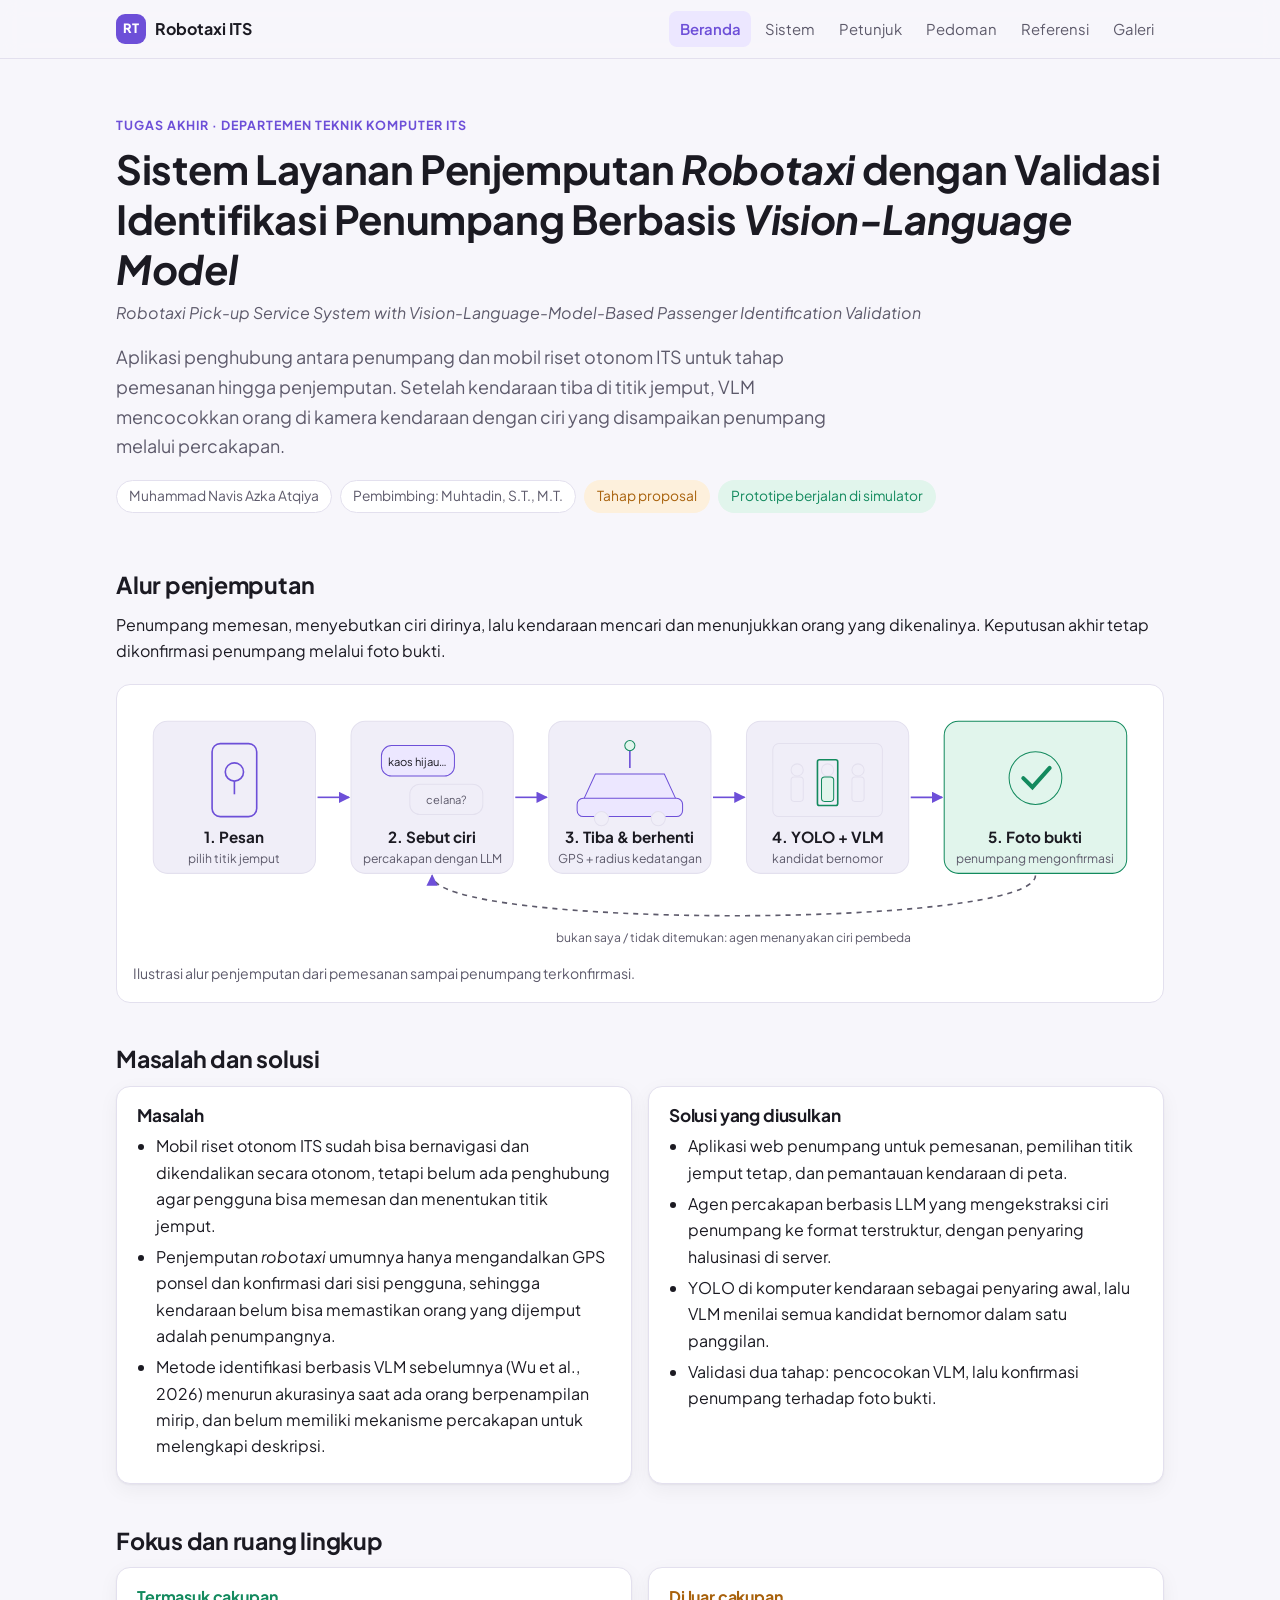
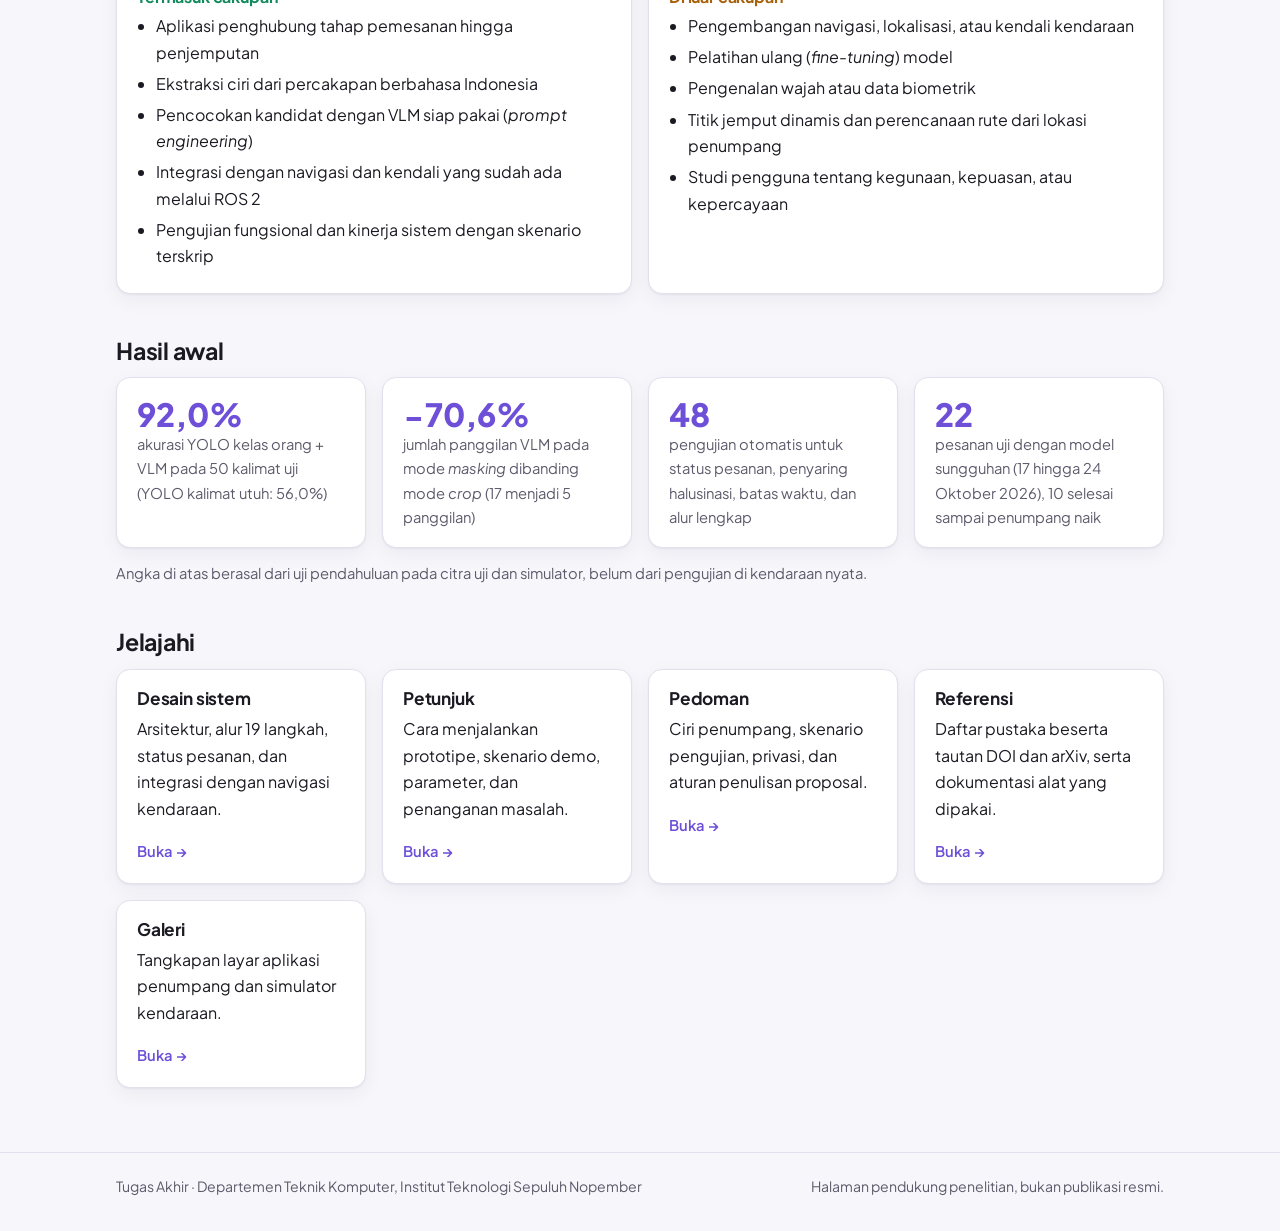
==== index.html @ 23328e12 "Tambah situs pendukung Tugas Akhir robotaxi ITS Halaman beranda, desain sistem, petunjuk prototipe, " ====
<!doctype html>
<html lang="id">
<head>
<meta charset="utf-8">
<meta name="viewport" content="width=device-width, initial-scale=1">
<title>Robotaxi ITS: Layanan Penjemputan</title>
<meta name="description" content="Halaman pendukung Tugas Akhir: sistem layanan penjemputan robotaxi dengan validasi identifikasi penumpang berbasis Vision-Language Model pada mobil riset otonom ITS.">
<link rel="preconnect" href="https://fonts.googleapis.com">
<link rel="preconnect" href="https://fonts.gstatic.com" crossorigin>
<link href="https://fonts.googleapis.com/css2?family=Plus+Jakarta+Sans:wght@400;600;700;800&display=swap" rel="stylesheet">
<link rel="stylesheet" href="assets/style.css">
<link rel="icon" href="data:image/svg+xml,%3Csvg xmlns='http://www.w3.org/2000/svg' viewBox='0 0 32 32'%3E%3Crect width='32' height='32' rx='8' fill='%236d4fd8'/%3E%3Ctext x='16' y='21' font-size='13' font-family='sans-serif' font-weight='700' fill='white' text-anchor='middle'%3ERT%3C/text%3E%3C/svg%3E">
</head>
<body>
<header class="site-header">
  <div class="inner">
    <a class="brand" href="index.html"><span class="brand-mark">RT</span>Robotaxi ITS</a>
    <nav class="nav" aria-label="Navigasi utama">
      <a href="index.html" aria-current="page">Beranda</a>
      <a href="sistem.html">Sistem</a>
      <a href="petunjuk.html">Petunjuk</a>
      <a href="pedoman.html">Pedoman</a>
      <a href="referensi.html">Referensi</a>
      <a href="galeri.html">Galeri</a>
    </nav>
  </div>
</header>

<main>
  <section class="hero">
    <div class="eyebrow">Tugas Akhir · Departemen Teknik Komputer ITS</div>
    <h1>Sistem Layanan Penjemputan <em>Robotaxi</em> dengan Validasi Identifikasi Penumpang Berbasis <em>Vision-Language Model</em></h1>
    <p class="title-en">Robotaxi Pick-up Service System with Vision-Language-Model-Based Passenger Identification Validation</p>
    <p class="lead">Aplikasi penghubung antara penumpang dan mobil riset otonom ITS untuk tahap pemesanan hingga penjemputan. Setelah kendaraan tiba di titik jemput, VLM mencocokkan orang di kamera kendaraan dengan ciri yang disampaikan penumpang melalui percakapan.</p>
    <div class="meta">
      <span class="pill">Muhammad Navis Azka Atqiya</span>
      <span class="pill">Pembimbing: Muhtadin, S.T., M.T.</span>
      <span class="pill warn">Tahap proposal</span>
      <span class="pill ok">Prototipe berjalan di simulator</span>
    </div>
  </section>

  <h2>Alur penjemputan</h2>
  <p>Penumpang memesan, menyebutkan ciri dirinya, lalu kendaraan mencari dan menunjukkan orang yang dikenalinya. Keputusan akhir tetap dikonfirmasi penumpang melalui foto bukti.</p>
  <figure class="diagram" aria-label="Ilustrasi lima langkah alur penjemputan">
    <svg viewBox="0 0 1000 250" role="img">
      <defs>
        <marker id="ah" viewBox="0 0 10 10" refX="9" refY="5" markerWidth="7" markerHeight="7" orient="auto"><path d="M0 0L10 5L0 10z" class="head accent"/></marker>
      </defs>
      <!-- 1 Pesan -->
      <g transform="translate(20,20)">
        <rect class="box" x="0" y="0" width="160" height="150" rx="14"/>
        <rect x="58" y="22" width="44" height="72" rx="8" fill="none" stroke="currentColor" class="line accent"/>
        <circle cx="80" cy="50" r="9" fill="none" class="line accent"/>
        <path d="M80 59 L80 72" class="line accent"/>
        <text x="80" y="120" text-anchor="middle" font-weight="700" font-size="15">1. Pesan</text>
        <text x="80" y="140" text-anchor="middle" font-size="12" class="muted">pilih titik jemput</text>
      </g>
      <!-- 2 Ciri -->
      <g transform="translate(215,20)">
        <rect class="box" x="0" y="0" width="160" height="150" rx="14"/>
        <rect x="30" y="24" width="72" height="30" rx="10" class="box accent"/>
        <rect x="58" y="62" width="72" height="30" rx="10" class="box"/>
        <text x="66" y="44" text-anchor="middle" font-size="11">kaos hijau…</text>
        <text x="94" y="82" text-anchor="middle" font-size="11" class="muted">celana?</text>
        <text x="80" y="120" text-anchor="middle" font-weight="700" font-size="15">2. Sebut ciri</text>
        <text x="80" y="140" text-anchor="middle" font-size="12" class="muted">percakapan dengan LLM</text>
      </g>
      <!-- 3 Tiba -->
      <g transform="translate(410,20)">
        <rect class="box" x="0" y="0" width="160" height="150" rx="14"/>
        <path d="M34 78 L46 52 L114 52 L126 78 Z" class="box accent"/>
        <rect x="28" y="76" width="104" height="18" rx="6" class="box accent"/>
        <circle cx="52" cy="96" r="7" class="box"/><circle cx="108" cy="96" r="7" class="box"/>
        <path d="M80 26 L80 46" class="line accent"/><circle cx="80" cy="24" r="5" class="box ok"/>
        <text x="80" y="120" text-anchor="middle" font-weight="700" font-size="15">3. Tiba & berhenti</text>
        <text x="80" y="140" text-anchor="middle" font-size="12" class="muted">GPS + radius kedatangan</text>
      </g>
      <!-- 4 VLM -->
      <g transform="translate(605,20)">
        <rect class="box" x="0" y="0" width="160" height="150" rx="14"/>
        <rect x="26" y="22" width="108" height="72" rx="6" class="box"/>
        <g class="muted"><circle cx="50" cy="48" r="6" class="box"/><rect x="44" y="55" width="12" height="24" rx="3" class="box"/></g>
        <circle cx="80" cy="48" r="6" class="box"/><rect x="74" y="55" width="12" height="24" rx="3" class="box ok"/>
        <rect x="70" y="38" width="20" height="45" rx="2" fill="none" stroke-width="2" class="line" style="stroke:var(--ok)"/>
        <circle cx="110" cy="48" r="6" class="box"/><rect x="104" y="55" width="12" height="24" rx="3" class="box"/>
        <text x="80" y="120" text-anchor="middle" font-weight="700" font-size="15">4. YOLO + VLM</text>
        <text x="80" y="140" text-anchor="middle" font-size="12" class="muted">kandidat bernomor</text>
      </g>
      <!-- 5 Konfirmasi -->
      <g transform="translate(800,20)">
        <rect class="box ok" x="0" y="0" width="180" height="150" rx="14"/>
        <circle cx="90" cy="56" r="26" class="box ok"/>
        <path d="M78 56 L87 65 L104 46" fill="none" stroke-width="4" stroke-linecap="round" style="stroke:var(--ok)"/>
        <text x="90" y="120" text-anchor="middle" font-weight="700" font-size="15">5. Foto bukti</text>
        <text x="90" y="140" text-anchor="middle" font-size="12" class="muted">penumpang mengonfirmasi</text>
      </g>
      <path d="M182 95 L213 95" class="line accent" marker-end="url(#ah)"/>
      <path d="M377 95 L408 95" class="line accent" marker-end="url(#ah)"/>
      <path d="M572 95 L603 95" class="line accent" marker-end="url(#ah)"/>
      <path d="M767 95 L798 95" class="line accent" marker-end="url(#ah)"/>
      <path d="M890 172 C890 225, 295 225, 295 172" class="line" stroke-dasharray="5 5" marker-end="url(#ah)"/>
      <text x="592" y="238" text-anchor="middle" font-size="12" class="muted">bukan saya / tidak ditemukan: agen menanyakan ciri pembeda</text>
    </svg>
    <figcaption>Ilustrasi alur penjemputan dari pemesanan sampai penumpang terkonfirmasi.</figcaption>
  </figure>

  <h2>Masalah dan solusi</h2>
  <div class="grid two">
    <div class="card">
      <h3>Masalah</h3>
      <ul class="clean">
        <li>Mobil riset otonom ITS sudah bisa bernavigasi dan dikendalikan secara otonom, tetapi belum ada penghubung agar pengguna bisa memesan dan menentukan titik jemput.</li>
        <li>Penjemputan <em>robotaxi</em> umumnya hanya mengandalkan GPS ponsel dan konfirmasi dari sisi pengguna, sehingga kendaraan belum bisa memastikan orang yang dijemput adalah penumpangnya.</li>
        <li>Metode identifikasi berbasis VLM sebelumnya (Wu et al., 2026) menurun akurasinya saat ada orang berpenampilan mirip, dan belum memiliki mekanisme percakapan untuk melengkapi deskripsi.</li>
      </ul>
    </div>
    <div class="card">
      <h3>Solusi yang diusulkan</h3>
      <ul class="clean">
        <li>Aplikasi web penumpang untuk pemesanan, pemilihan titik jemput tetap, dan pemantauan kendaraan di peta.</li>
        <li>Agen percakapan berbasis LLM yang mengekstraksi ciri penumpang ke format terstruktur, dengan penyaring halusinasi di server.</li>
        <li>YOLO di komputer kendaraan sebagai penyaring awal, lalu VLM menilai semua kandidat bernomor dalam satu panggilan.</li>
        <li>Validasi dua tahap: pencocokan VLM, lalu konfirmasi penumpang terhadap foto bukti.</li>
      </ul>
    </div>
  </div>

  <h2>Fokus dan ruang lingkup</h2>
  <div class="do-dont">
    <div class="card do">
      <h3>Termasuk cakupan</h3>
      <ul class="clean">
        <li>Aplikasi penghubung tahap pemesanan hingga penjemputan</li>
        <li>Ekstraksi ciri dari percakapan berbahasa Indonesia</li>
        <li>Pencocokan kandidat dengan VLM siap pakai (<em>prompt engineering</em>)</li>
        <li>Integrasi dengan navigasi dan kendali yang sudah ada melalui ROS 2</li>
        <li>Pengujian fungsional dan kinerja sistem dengan skenario terskrip</li>
      </ul>
    </div>
    <div class="card dont">
      <h3>Di luar cakupan</h3>
      <ul class="clean">
        <li>Pengembangan navigasi, lokalisasi, atau kendali kendaraan</li>
        <li>Pelatihan ulang (<em>fine-tuning</em>) model</li>
        <li>Pengenalan wajah atau data biometrik</li>
        <li>Titik jemput dinamis dan perencanaan rute dari lokasi penumpang</li>
        <li>Studi pengguna tentang kegunaan, kepuasan, atau kepercayaan</li>
      </ul>
    </div>
  </div>

  <h2>Hasil awal</h2>
  <div class="grid three">
    <div class="card"><div class="stat">92,0%</div><div class="stat-label">akurasi YOLO kelas orang + VLM pada 50 kalimat uji (YOLO kalimat utuh: 56,0%)</div></div>
    <div class="card"><div class="stat">−70,6%</div><div class="stat-label">jumlah panggilan VLM pada mode <em>masking</em> dibanding mode <em>crop</em> (17 menjadi 5 panggilan)</div></div>
    <div class="card"><div class="stat">48</div><div class="stat-label">pengujian otomatis untuk status pesanan, penyaring halusinasi, batas waktu, dan alur lengkap</div></div>
    <div class="card"><div class="stat">22</div><div class="stat-label">pesanan uji dengan model sungguhan (17 hingga 24 Oktober 2026), 10 selesai sampai penumpang naik</div></div>
  </div>
  <p class="stat-label" style="margin-top:.8rem">Angka di atas berasal dari uji pendahuluan pada citra uji dan simulator, belum dari pengujian di kendaraan nyata.</p>

  <h2>Jelajahi</h2>
  <div class="grid three">
    <a class="card" href="sistem.html"><h3>Desain sistem</h3><p>Arsitektur, alur 19 langkah, status pesanan, dan integrasi dengan navigasi kendaraan.</p><span class="go">Buka →</span></a>
    <a class="card" href="petunjuk.html"><h3>Petunjuk</h3><p>Cara menjalankan prototipe, skenario demo, parameter, dan penanganan masalah.</p><span class="go">Buka →</span></a>
    <a class="card" href="pedoman.html"><h3>Pedoman</h3><p>Ciri penumpang, skenario pengujian, privasi, dan aturan penulisan proposal.</p><span class="go">Buka →</span></a>
    <a class="card" href="referensi.html"><h3>Referensi</h3><p>Daftar pustaka beserta tautan DOI dan arXiv, serta dokumentasi alat yang dipakai.</p><span class="go">Buka →</span></a>
    <a class="card" href="galeri.html"><h3>Galeri</h3><p>Tangkapan layar aplikasi penumpang dan simulator kendaraan.</p><span class="go">Buka →</span></a>
  </div>
</main>

<footer class="site-footer">
  <div class="inner">
    <span>Tugas Akhir · Departemen Teknik Komputer, Institut Teknologi Sepuluh Nopember</span>
    <span>Halaman pendukung penelitian, bukan publikasi resmi.</span>
  </div>
</footer>
</body>
</html>
---- assets/style.css ----
:root {
  --bg: #f7f6fb;
  --surface: #ffffff;
  --surface-2: #f0eef8;
  --text: #1b1a22;
  --muted: #5d5a6b;
  --border: #e3e0ee;
  --accent: #6d4fd8;
  --accent-soft: #ece7ff;
  --ok: #138a5e;
  --ok-soft: #e1f5ec;
  --warn: #a8610b;
  --warn-soft: #fdf0dc;
  --code-bg: #f3f1f9;
  --shadow: 0 1px 2px rgba(20, 16, 40, .05), 0 6px 20px rgba(20, 16, 40, .05);
  --radius: 14px;
  --maxw: 1080px;
}
@media (prefers-color-scheme: dark) {
  :root:not([data-theme="light"]) {
    --bg: #121118;
    --surface: #1b1a23;
    --surface-2: #232130;
    --text: #ecebf3;
    --muted: #a6a3b6;
    --border: #2e2b3c;
    --accent: #a993ff;
    --accent-soft: #2a2442;
    --ok: #4fd1a0;
    --ok-soft: #173329;
    --warn: #f0b45c;
    --warn-soft: #3a2c17;
    --code-bg: #232130;
    --shadow: none;
  }
}

* { box-sizing: border-box; }
html { scroll-behavior: smooth; }
body {
  margin: 0;
  background: var(--bg);
  color: var(--text);
  font: 16px/1.65 "Plus Jakarta Sans", system-ui, -apple-system, "Segoe UI", sans-serif;
  -webkit-font-smoothing: antialiased;
}
img { max-width: 100%; display: block; }
a { color: var(--accent); text-underline-offset: 3px; }
a:hover { text-decoration-thickness: 2px; }
h1, h2, h3 { line-height: 1.25; letter-spacing: -.01em; }
h1 { font-size: clamp(1.7rem, 4vw, 2.5rem); margin: 0 0 .6rem; }
h2 { font-size: 1.45rem; margin: 2.6rem 0 .8rem; }
h3 { font-size: 1.08rem; margin: 1.6rem 0 .4rem; }
p { margin: 0 0 1rem; }
code {
  font: .88em/1.4 ui-monospace, "JetBrains Mono", Menlo, monospace;
  background: var(--code-bg);
  padding: .1em .35em;
  border-radius: 5px;
}
pre {
  background: var(--code-bg);
  border: 1px solid var(--border);
  border-radius: 10px;
  padding: .9rem 1rem;
  overflow-x: auto;
  font-size: .9rem;
}
pre code { background: none; padding: 0; }

/* Header */
.site-header {
  position: sticky; top: 0; z-index: 10;
  background: color-mix(in srgb, var(--bg) 88%, transparent);
  backdrop-filter: blur(10px);
  border-bottom: 1px solid var(--border);
}
.site-header .inner {
  max-width: var(--maxw); margin: 0 auto; padding: .7rem 16px;
  display: flex; align-items: center; gap: 1rem; flex-wrap: wrap;
}
.brand { display: flex; align-items: center; gap: .55rem; font-weight: 700; color: var(--text); text-decoration: none; }
.brand-mark {
  width: 30px; height: 30px; border-radius: 9px; display: grid; place-items: center;
  background: var(--accent); color: #fff; font-size: .8rem; font-weight: 800;
}
.nav { display: flex; gap: .2rem; flex-wrap: wrap; margin-left: auto; }
.nav a {
  color: var(--muted); text-decoration: none; padding: .35rem .65rem; border-radius: 8px; font-size: .93rem;
}
.nav a:hover { background: var(--surface-2); color: var(--text); }
.nav a[aria-current="page"] { background: var(--accent-soft); color: var(--accent); font-weight: 600; }

main { max-width: var(--maxw); margin: 0 auto; padding: 2rem 16px 4rem; }
.lead { font-size: 1.12rem; color: var(--muted); max-width: 760px; }
.eyebrow { text-transform: uppercase; letter-spacing: .08em; font-size: .78rem; font-weight: 700; color: var(--accent); margin-bottom: .5rem; }

/* Hero */
.hero { padding: 1.5rem 0 1rem; }
.hero .title-en { color: var(--muted); font-style: italic; margin-top: -.2rem; }
.meta { display: flex; flex-wrap: wrap; gap: .5rem; margin: 1.2rem 0 0; }
.pill {
  display: inline-flex; align-items: center; gap: .35rem;
  background: var(--surface); border: 1px solid var(--border);
  border-radius: 999px; padding: .25rem .75rem; font-size: .86rem; color: var(--muted);
}
.pill.ok { background: var(--ok-soft); color: var(--ok); border-color: transparent; }
.pill.warn { background: var(--warn-soft); color: var(--warn); border-color: transparent; }
.pill.accent { background: var(--accent-soft); color: var(--accent); border-color: transparent; }

/* Cards & grids */
.grid { display: grid; gap: 1rem; }
.grid.two { grid-template-columns: repeat(auto-fit, minmax(280px, 1fr)); }
.grid.three { grid-template-columns: repeat(auto-fit, minmax(230px, 1fr)); }
.card {
  background: var(--surface); border: 1px solid var(--border); border-radius: var(--radius);
  padding: 1.15rem 1.25rem; box-shadow: var(--shadow);
}
.card h3 { margin-top: 0; }
.card p:last-child, .card ul:last-child { margin-bottom: 0; }
a.card { color: inherit; text-decoration: none; transition: border-color .15s, transform .15s; }
a.card:hover { border-color: var(--accent); transform: translateY(-2px); }
a.card .go { color: var(--accent); font-weight: 600; font-size: .92rem; }

.stat { font-size: 2rem; font-weight: 800; color: var(--accent); line-height: 1.1; }
.stat-label { color: var(--muted); font-size: .92rem; }

.callout {
  border-left: 4px solid var(--accent); background: var(--accent-soft);
  padding: .9rem 1.1rem; border-radius: 0 10px 10px 0; margin: 1.2rem 0;
}
.callout.warn { border-color: var(--warn); background: var(--warn-soft); }
.callout.ok { border-color: var(--ok); background: var(--ok-soft); }
.callout p:last-child { margin: 0; }

ul.clean, ol.clean { padding-left: 1.2rem; margin: 0 0 1rem; }
ul.clean li, ol.clean li { margin: .3rem 0; }

/* Tables */
.table-wrap { overflow-x: auto; border: 1px solid var(--border); border-radius: 12px; background: var(--surface); margin: 1rem 0; }
table { border-collapse: collapse; width: 100%; font-size: .93rem; }
th, td { text-align: left; padding: .6rem .85rem; border-bottom: 1px solid var(--border); vertical-align: top; }
th { background: var(--surface-2); font-weight: 600; }
tr:last-child td { border-bottom: 0; }
td.num, th.num { text-align: right; font-variant-numeric: tabular-nums; }

/* Steps */
.steps { counter-reset: s; list-style: none; padding: 0; margin: 1rem 0; display: grid; gap: .7rem; }
.steps li {
  counter-increment: s; position: relative; padding: .85rem 1rem .85rem 3.3rem;
  background: var(--surface); border: 1px solid var(--border); border-radius: 12px;
}
.steps li::before {
  content: counter(s); position: absolute; left: 1rem; top: .85rem;
  width: 1.7rem; height: 1.7rem; border-radius: 50%; display: grid; place-items: center;
  background: var(--accent); color: #fff; font-weight: 700; font-size: .85rem;
}
.steps li strong { display: block; }

/* Phases (sequence) */
.phase { margin: 1.4rem 0; }
.phase-head {
  display: inline-block; background: var(--accent); color: #fff; font-weight: 700;
  font-size: .78rem; letter-spacing: .06em; text-transform: uppercase; padding: .25rem .7rem; border-radius: 6px;
}
.seq { list-style: none; padding: 0; margin: .7rem 0 0; }
.seq li { display: grid; grid-template-columns: 2.2rem 1fr; gap: .5rem; padding: .45rem 0; border-bottom: 1px dashed var(--border); }
.seq li:last-child { border-bottom: 0; }
.seq .n { font-weight: 700; color: var(--accent); font-variant-numeric: tabular-nums; }
.seq .who { font-size: .8rem; color: var(--muted); }

/* State machine chips */
.flow { display: flex; flex-wrap: wrap; align-items: center; gap: .4rem; margin: .8rem 0; }
.chip {
  font: 600 .8rem/1 ui-monospace, Menlo, monospace; padding: .45rem .6rem; border-radius: 8px;
  background: var(--surface); border: 1px solid var(--border);
}
.chip.ok { background: var(--ok-soft); color: var(--ok); border-color: transparent; }
.chip.warn { background: var(--warn-soft); color: var(--warn); border-color: transparent; }
.chip.accent { background: var(--accent-soft); color: var(--accent); border-color: transparent; }
.arrow { color: var(--muted); }

/* Figures */
figure { margin: 1.2rem 0; }
figcaption { color: var(--muted); font-size: .88rem; margin-top: .5rem; }
.diagram { background: var(--surface); border: 1px solid var(--border); border-radius: var(--radius); padding: 1rem; overflow-x: auto; }
.diagram svg { width: 100%; height: auto; min-width: 560px; display: block; }
.diagram svg text { fill: var(--text); font-family: inherit; }
.diagram svg .muted { fill: var(--muted); }
.diagram svg .box { fill: var(--surface-2); stroke: var(--border); }
.diagram svg .box.accent { fill: var(--accent-soft); stroke: var(--accent); }
.diagram svg .box.ok { fill: var(--ok-soft); stroke: var(--ok); }
.diagram svg .line { stroke: var(--muted); fill: none; stroke-width: 1.6; }
.diagram svg .line.accent { stroke: var(--accent); }
.diagram svg .head { fill: var(--muted); }
.diagram svg .head.accent { fill: var(--accent); }

.gallery { display: grid; gap: 1.2rem; grid-template-columns: repeat(auto-fill, minmax(230px, 1fr)); }
.shot { background: var(--surface); border: 1px solid var(--border); border-radius: var(--radius); padding: .7rem; margin: 0; }
.shot img { border-radius: 10px; width: 100%; height: 360px; object-fit: contain; background: var(--surface-2); }
.shot.wide { grid-column: span 2; }
.shot.wide img { height: 360px; }
@media (max-width: 560px) { .shot.wide { grid-column: auto; } }

/* References */
.ref-group { margin: 1.6rem 0; }
.ref { padding: .8rem 0; border-bottom: 1px solid var(--border); }
.ref:last-child { border-bottom: 0; }
.ref .t { font-weight: 600; }
.ref .a { color: var(--muted); font-size: .9rem; }
.ref .links { display: flex; gap: .5rem; flex-wrap: wrap; margin-top: .3rem; }
.ref .links a { font-size: .82rem; padding: .15rem .55rem; border-radius: 6px; background: var(--accent-soft); text-decoration: none; }
.ref .why { font-size: .9rem; margin-top: .3rem; }
.search { width: 100%; padding: .7rem .9rem; border-radius: 10px; border: 1px solid var(--border); background: var(--surface); color: var(--text); font: inherit; }

.toc { display: flex; flex-wrap: wrap; gap: .4rem; margin: 1rem 0 0; }
.toc a { font-size: .86rem; padding: .25rem .65rem; border: 1px solid var(--border); border-radius: 999px; text-decoration: none; color: var(--muted); background: var(--surface); }
.toc a:hover { color: var(--accent); border-color: var(--accent); }

.do-dont { display: grid; grid-template-columns: repeat(auto-fit, minmax(260px, 1fr)); gap: 1rem; }
.do-dont .card h3 { font-size: 1rem; }
.do h3 { color: var(--ok); }
.dont h3 { color: var(--warn); }

footer.site-footer { border-top: 1px solid var(--border); color: var(--muted); font-size: .88rem; }
footer.site-footer .inner { max-width: var(--maxw); margin: 0 auto; padding: 1.4rem 16px 2rem; display: flex; flex-wrap: wrap; gap: .5rem 1.5rem; justify-content: space-between; }

@media (max-width: 640px) {
  .nav { margin-left: 0; width: 100%; overflow-x: auto; flex-wrap: nowrap; scrollbar-width: none; }
  .nav::-webkit-scrollbar { display: none; }
  .nav a { white-space: nowrap; }
  h2 { margin-top: 2rem; }
}
[hidden] { display: none !important; }
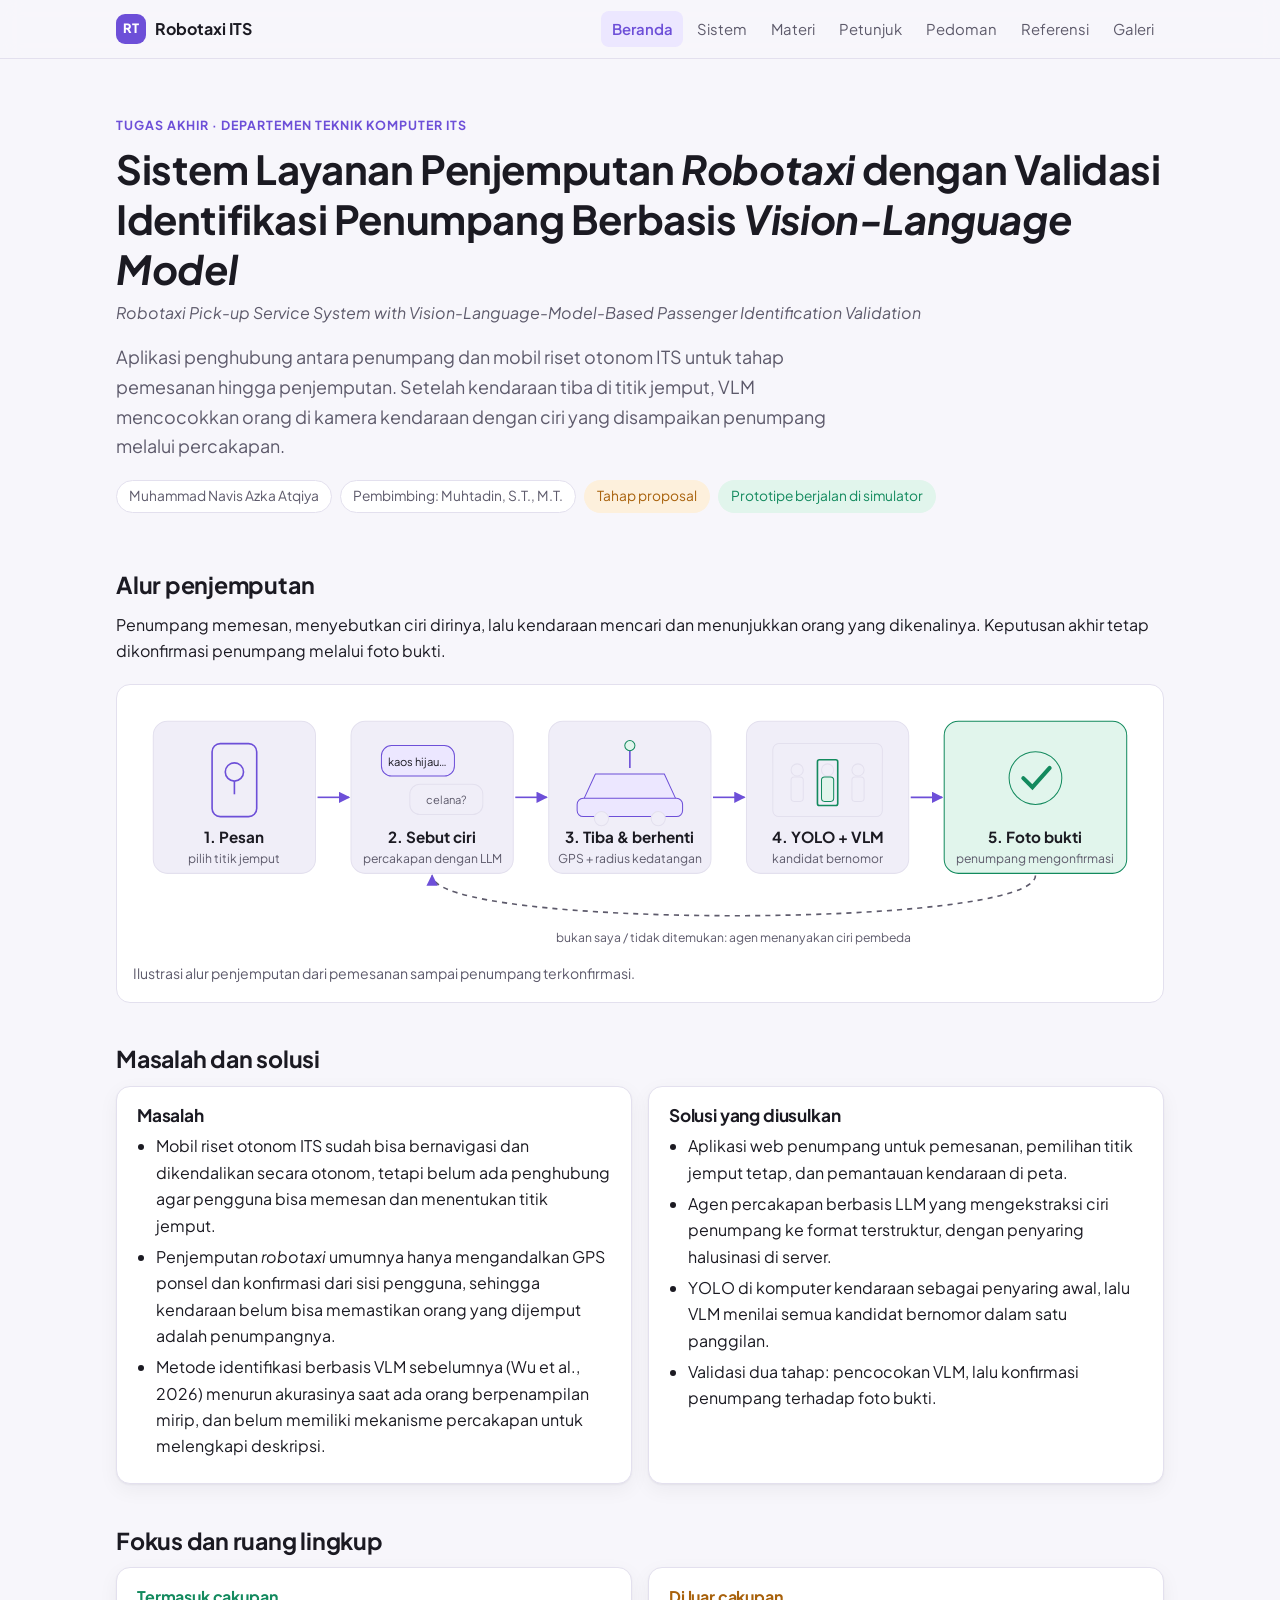
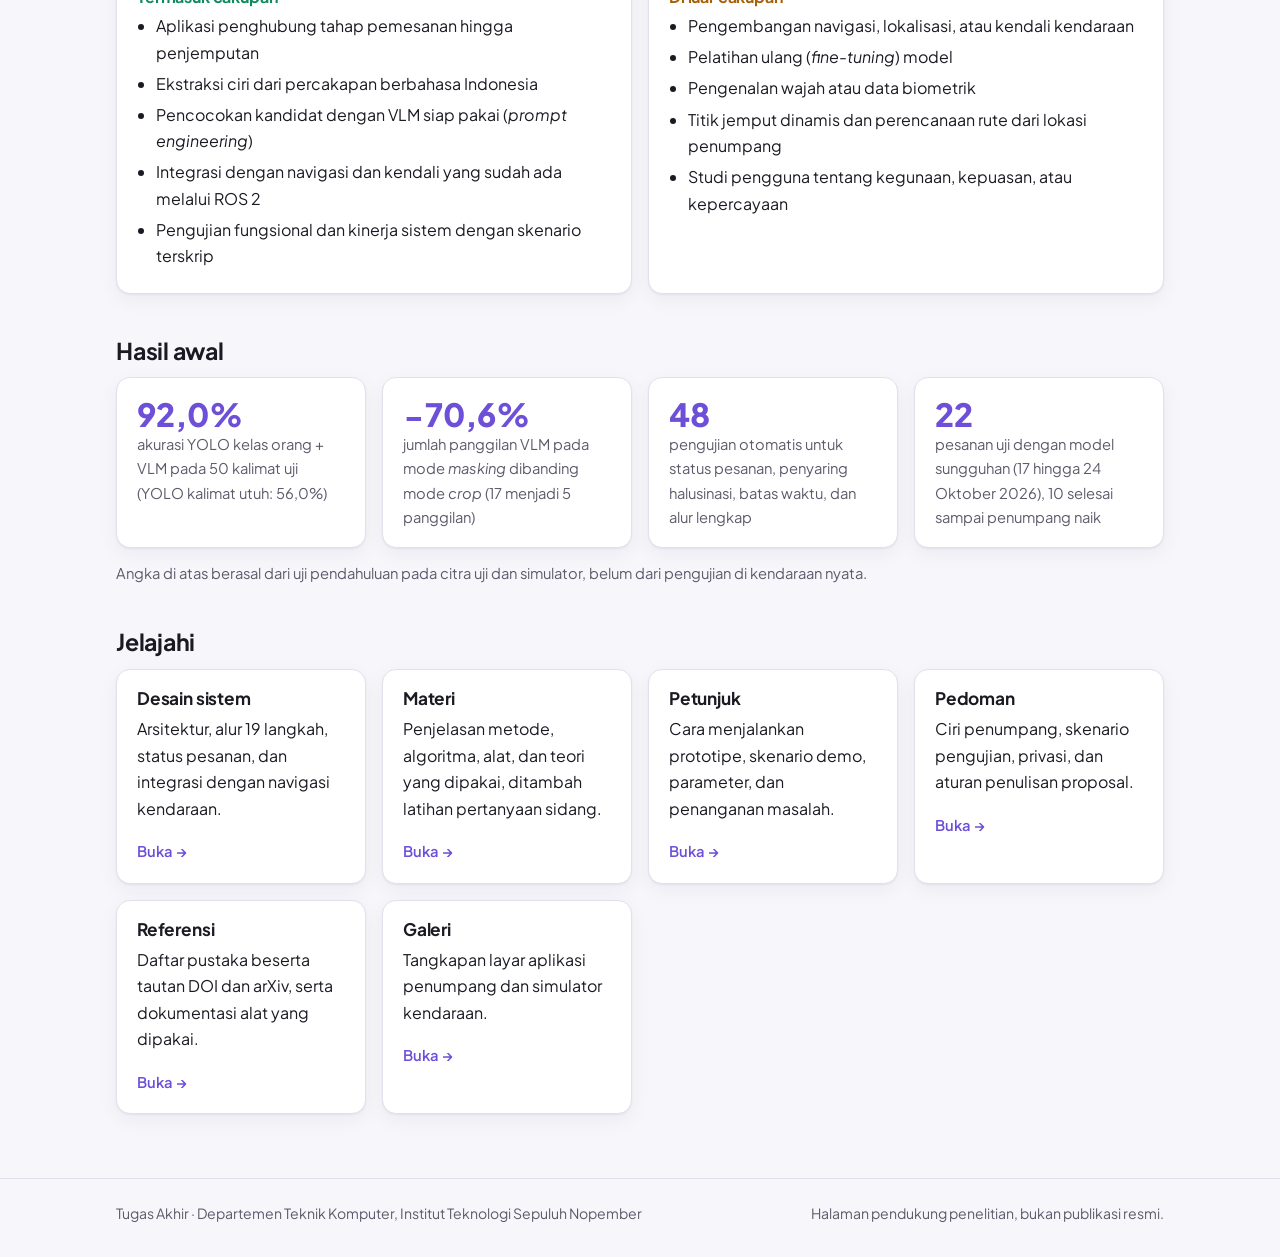
==== commit 6f031585: "Tambah halaman Materi untuk belajar metode dan latihan sidang Penjelasan 31 topik (pengembangan, LLM" ====
--- a/index.html
+++ b/index.html
@@ -18,6 +18,7 @@
     <nav class="nav" aria-label="Navigasi utama">
       <a href="index.html" aria-current="page">Beranda</a>
       <a href="sistem.html">Sistem</a>
+      <a href="materi.html">Materi</a>
       <a href="petunjuk.html">Petunjuk</a>
       <a href="pedoman.html">Pedoman</a>
       <a href="referensi.html">Referensi</a>
@@ -162,6 +163,7 @@
   <h2>Jelajahi</h2>
   <div class="grid three">
     <a class="card" href="sistem.html"><h3>Desain sistem</h3><p>Arsitektur, alur 19 langkah, status pesanan, dan integrasi dengan navigasi kendaraan.</p><span class="go">Buka →</span></a>
+    <a class="card" href="materi.html"><h3>Materi</h3><p>Penjelasan metode, algoritma, alat, dan teori yang dipakai, ditambah latihan pertanyaan sidang.</p><span class="go">Buka →</span></a>
     <a class="card" href="petunjuk.html"><h3>Petunjuk</h3><p>Cara menjalankan prototipe, skenario demo, parameter, dan penanganan masalah.</p><span class="go">Buka →</span></a>
     <a class="card" href="pedoman.html"><h3>Pedoman</h3><p>Ciri penumpang, skenario pengujian, privasi, dan aturan penulisan proposal.</p><span class="go">Buka →</span></a>
     <a class="card" href="referensi.html"><h3>Referensi</h3><p>Daftar pustaka beserta tautan DOI dan arXiv, serta dokumentasi alat yang dipakai.</p><span class="go">Buka →</span></a>
--- a/assets/style.css
+++ b/assets/style.css
@@ -232,3 +232,39 @@
   h2 { margin-top: 2rem; }
 }
 [hidden] { display: none !important; }
+
+/* Materi */
+.materi { display: grid; gap: 2rem; grid-template-columns: 220px minmax(0, 1fr); align-items: start; }
+.materi > * { min-width: 0; }
+.side-toc { position: sticky; top: 76px; max-height: calc(100vh - 96px); overflow-y: auto; font-size: .88rem; padding-right: .3rem; }
+.side-toc .grp { font-weight: 700; color: var(--text); margin: .9rem 0 .25rem; font-size: .8rem; text-transform: uppercase; letter-spacing: .05em; }
+.side-toc a { display: block; color: var(--muted); text-decoration: none; padding: .18rem .5rem; border-radius: 6px; }
+.side-toc a:hover { background: var(--surface-2); color: var(--accent); }
+.bab { margin-top: 2.6rem; }
+.bab > h2 { margin-top: 0; display: flex; align-items: baseline; gap: .6rem; }
+.bab > h2 .no { color: var(--accent); font-size: 1rem; }
+.topic { scroll-margin-top: 80px; margin-bottom: 1.1rem; }
+.topic h3 { margin: 0 0 .5rem; font-size: 1.12rem; }
+.topic .tag { font-size: .75rem; font-weight: 600; color: var(--accent); background: var(--accent-soft); padding: .1rem .5rem; border-radius: 6px; margin-left: .3rem; vertical-align: middle; }
+.kv { display: grid; grid-template-columns: 9.5rem 1fr; gap: .45rem 1rem; margin: .4rem 0 .8rem; }
+.kv dt { font-weight: 600; color: var(--muted); font-size: .9rem; }
+.kv dd { margin: 0; }
+.formula {
+  font: 1rem/1.6 "Cambria Math", "STIX Two Math", Georgia, serif;
+  background: var(--surface-2); border-radius: 10px; padding: .7rem 1rem; margin: .5rem 0 .9rem; overflow-x: auto; white-space: nowrap;
+}
+.formula small { font-family: inherit; color: var(--muted); display: block; white-space: normal; font-size: .85rem; }
+details.qa { border: 1px solid var(--border); border-radius: 10px; padding: .55rem .9rem; margin: .5rem 0; background: var(--surface); }
+details.qa summary { cursor: pointer; font-weight: 600; }
+details.qa summary::marker { color: var(--accent); }
+details.qa[open] summary { margin-bottom: .4rem; }
+details.qa p:last-child { margin-bottom: 0; }
+.qa-tools { display: flex; gap: .5rem; flex-wrap: wrap; margin: .8rem 0; }
+.btn { font: inherit; font-size: .88rem; padding: .4rem .8rem; border-radius: 8px; border: 1px solid var(--border); background: var(--surface); color: var(--text); cursor: pointer; }
+.btn:hover { border-color: var(--accent); color: var(--accent); }
+@media (max-width: 860px) {
+  .materi { grid-template-columns: minmax(0, 1fr); }
+  .side-toc { position: static; max-height: none; display: none; }
+  .kv { grid-template-columns: 1fr; gap: .1rem; }
+  .kv dd { margin-bottom: .5rem; }
+}
